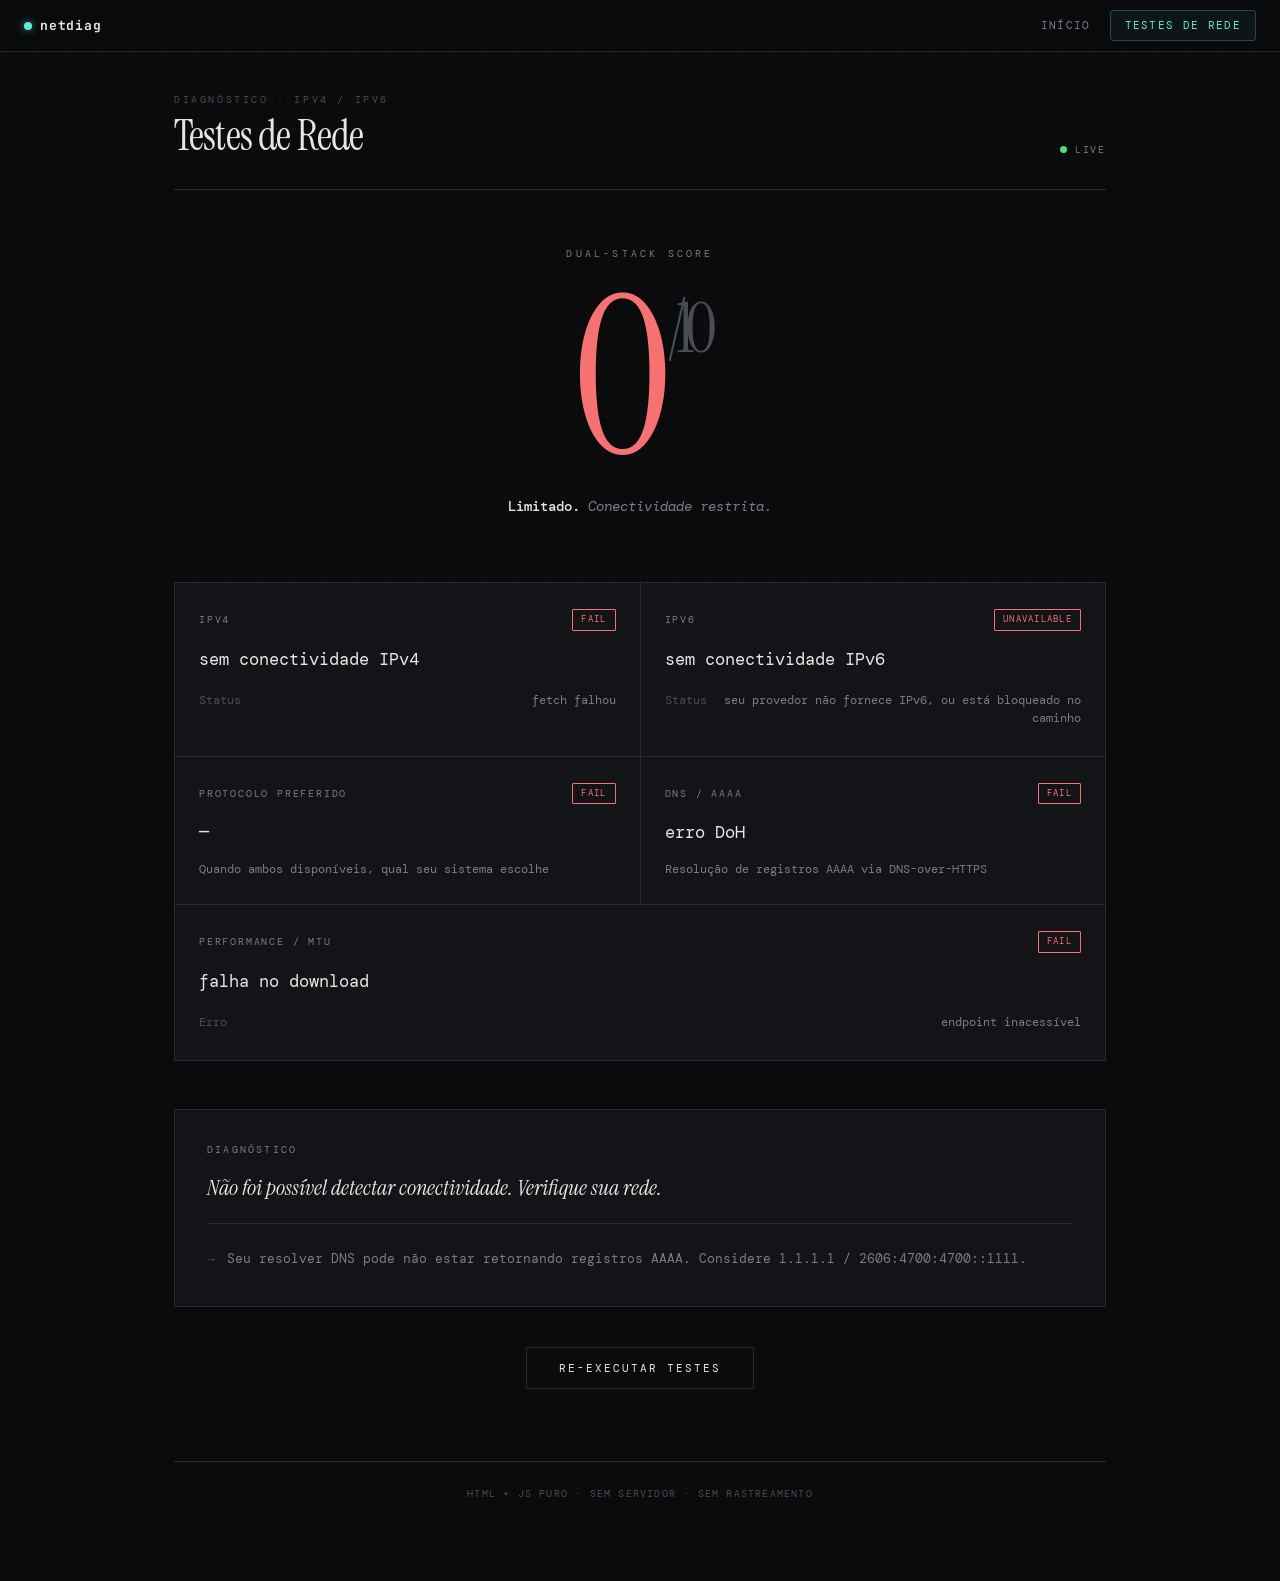
==== network-tests.html @ 3866aabf "feat: add network diagnostic tests page with IPv4, IPv6, DNS, and MTU performance checks" ====
<!DOCTYPE html>
<html lang="pt-BR">
<head>
<meta charset="UTF-8">
<meta name="viewport" content="width=device-width, initial-scale=1.0">
<title>netdiag · testes de rede</title>
<meta name="description" content="Teste completo de conectividade IPv4, IPv6, DNS e performance.">
<meta property="og:title" content="netdiag · testes de rede">
<meta property="og:description" content="Diagnóstico dual-stack: IPv4, IPv6, DNS/AAAA, protocolo preferido e performance MTU.">
<meta property="og:type" content="website">
<meta name="theme-color" content="#0a0b0d">
<link rel="icon" type="image/svg+xml" href="favicon.svg">
<link rel="preconnect" href="https://fonts.googleapis.com">
<link rel="preconnect" href="https://fonts.gstatic.com" crossorigin>
<link href="https://fonts.googleapis.com/css2?family=DM+Mono:wght@300;400;500&family=Instrument+Serif:ital@0;1&family=JetBrains+Mono:wght@400;500;700&display=swap" rel="stylesheet">
<style>
  *, *::before, *::after { margin: 0; padding: 0; box-sizing: border-box; }

  :root {
    --bg:        #0a0b0d;
    --surface:   #121418;
    --surface-2: #181b21;
    --border:    #262a31;
    --text:      #e8e6e3;
    --text-dim:  #7a7d83;
    --text-muted:#4a4d53;
    --accent:    #5eead4;
    --accent-dim:#2db8a0;
    --v6:        #5eead4;
    --v4:        #fbbf24;
    --good:      #4ade80;
    --warn:      #fb923c;
    --bad:       #f87171;
  }

  html { color-scheme: dark; }

  body {
    font-family: 'DM Mono', ui-monospace, monospace;
    background: var(--bg);
    color: var(--text);
    min-height: 100vh;
    line-height: 1.5;
    font-size: 14px;
    background-image:
      linear-gradient(rgba(255,255,255,0.012) 1px, transparent 1px),
      linear-gradient(90deg, rgba(255,255,255,0.012) 1px, transparent 1px);
    background-size: 32px 32px;
    background-attachment: fixed;
  }

  /* ── NAV ── */
  nav {
    position: sticky;
    top: 0;
    z-index: 50;
    background: rgba(10,11,13,0.85);
    backdrop-filter: blur(12px);
    -webkit-backdrop-filter: blur(12px);
    border-bottom: 1px solid var(--border);
    padding: 0 24px;
    height: 52px;
    display: flex;
    align-items: center;
    justify-content: space-between;
  }

  .nav-brand {
    font-family: 'JetBrains Mono', monospace;
    font-size: 13px;
    font-weight: 700;
    letter-spacing: 0.06em;
    color: var(--text);
    display: flex;
    align-items: center;
    gap: 8px;
    text-decoration: none;
  }

  .nav-dot {
    width: 8px; height: 8px;
    border-radius: 50%;
    background: var(--accent);
    box-shadow: 0 0 8px rgba(94,234,212,0.6);
    animation: pulse 2s ease-in-out infinite;
  }

  @keyframes pulse {
    0%,100% { box-shadow: 0 0 0 0 rgba(94,234,212,0.55); }
    50%      { box-shadow: 0 0 0 6px rgba(94,234,212,0); }
  }

  .nav-links { display: flex; gap: 4px; list-style: none; }

  .nav-links a {
    display: block;
    padding: 6px 14px;
    font-size: 11px;
    letter-spacing: 0.12em;
    text-transform: uppercase;
    color: var(--text-dim);
    text-decoration: none;
    border-radius: 4px;
    transition: all 0.15s ease;
    border: 1px solid transparent;
  }

  .nav-links a:hover,
  .nav-links a.active {
    color: var(--accent);
    border-color: rgba(94,234,212,0.25);
    background: rgba(94,234,212,0.05);
  }

  /* ── CONTENT ── */
  main {
    max-width: 980px;
    margin: 0 auto;
    padding: 40px 24px 80px;
  }

  /* page header */
  .page-header {
    display: flex;
    justify-content: space-between;
    align-items: flex-end;
    padding-bottom: 32px;
    border-bottom: 1px solid var(--border);
    margin-bottom: 56px;
    gap: 24px;
    flex-wrap: wrap;
  }

  .page-title-block {}

  .page-tag {
    font-size: 10px;
    letter-spacing: 0.26em;
    text-transform: uppercase;
    color: var(--text-muted);
    margin-bottom: 8px;
  }

  .page-title {
    font-family: 'Instrument Serif', serif;
    font-size: clamp(28px, 5vw, 42px);
    font-weight: 400;
    letter-spacing: -0.02em;
    color: var(--text);
    line-height: 1;
  }

  .live {
    display: flex; align-items: center; gap: 8px;
    font-size: 10px;
    color: var(--text-dim);
    text-transform: uppercase;
    letter-spacing: 0.18em;
    flex-shrink: 0;
  }

  .live-dot {
    width: 7px; height: 7px; border-radius: 50%;
    background: var(--good);
    animation: livepulse 2s ease-in-out infinite;
  }

  @keyframes livepulse {
    0%,100% { box-shadow: 0 0 0 0 rgba(74,222,128,0.55); }
    50%      { box-shadow: 0 0 0 7px rgba(74,222,128,0); }
  }

  /* ── SCORE ── */
  .hero {
    text-align: center;
    margin-bottom: 64px;
  }

  .hero-label {
    font-size: 10px;
    letter-spacing: 0.32em;
    color: var(--text-dim);
    text-transform: uppercase;
    margin-bottom: 24px;
  }

  .score {
    font-family: 'Instrument Serif', serif;
    font-size: clamp(110px, 24vw, 220px);
    font-weight: 400;
    line-height: 0.85;
    letter-spacing: -0.04em;
    margin-bottom: 24px;
    transition: color 0.6s ease;
    color: var(--text-muted);
  }

  .score .denom {
    color: var(--text-muted);
    font-size: 0.32em;
    margin-left: 0.05em;
    vertical-align: top;
    position: relative;
    top: 0.2em;
  }

  .score.good    { color: var(--v6); }
  .score.partial { color: var(--v4); }
  .score.bad     { color: var(--bad); }

  .verdict {
    font-size: 14px;
    color: var(--text-dim);
    max-width: 540px;
    margin: 0 auto;
    min-height: 22px;
    font-style: italic;
  }

  .verdict strong { color: var(--text); font-weight: 500; font-style: normal; }

  /* ── TESTS GRID ── */
  .tests {
    display: grid;
    grid-template-columns: 1fr 1fr;
    gap: 1px;
    background: var(--border);
    border: 1px solid var(--border);
    margin-bottom: 48px;
  }

  @media (max-width: 640px) {
    .tests { grid-template-columns: 1fr; }
  }

  .test {
    background: var(--surface);
    padding: 26px 24px;
    transition: background 0.25s ease;
  }

  .test:hover { background: var(--surface-2); }
  .test.full  { grid-column: 1 / -1; }

  .test-head {
    display: flex; justify-content: space-between; align-items: center;
    margin-bottom: 16px;
  }

  .test-title {
    font-size: 10px;
    text-transform: uppercase;
    letter-spacing: 0.18em;
    color: var(--text-dim);
    font-weight: 400;
  }

  .badge {
    font-size: 9px;
    letter-spacing: 0.14em;
    text-transform: uppercase;
    padding: 3px 8px;
    border: 1px solid currentColor;
    border-radius: 1px;
    color: var(--text-muted);
  }

  .badge.ok   { color: var(--good); }
  .badge.fail { color: var(--bad); }
  .badge.warn { color: var(--warn); }

  .test-value {
    font-size: 17px;
    font-weight: 400;
    word-break: break-all;
    margin-bottom: 14px;
    min-height: 26px;
    color: var(--text);
  }

  .test[data-id="ipv4"] .test-value.has-value { color: var(--v4); }
  .test[data-id="ipv6"] .test-value.has-value { color: var(--v6); }

  .test-meta { font-size: 12px; color: var(--text-dim); }

  .test-meta .row {
    display: flex; justify-content: space-between; gap: 16px;
    padding: 3px 0;
    border-top: 1px dashed transparent;
  }

  .test-meta .row span:first-child { color: var(--text-muted); }
  .test-meta .row span:last-child  { text-align: right; word-break: break-all; }

  /* skeleton */
  .skeleton {
    display: inline-block;
    background: linear-gradient(90deg, var(--surface-2) 0%, var(--border) 50%, var(--surface-2) 100%);
    background-size: 200% 100%;
    animation: shimmer 1.4s infinite;
    border-radius: 2px;
    color: transparent !important;
    user-select: none;
  }

  @keyframes shimmer {
    0%   { background-position: 200% 0; }
    100% { background-position: -200% 0; }
  }

  /* ── SUMMARY ── */
  .summary {
    border: 1px solid var(--border);
    padding: 32px;
    background: var(--surface);
    margin-bottom: 32px;
  }

  .summary h3 {
    font-size: 10px;
    text-transform: uppercase;
    letter-spacing: 0.22em;
    color: var(--text-dim);
    margin-bottom: 16px;
    font-weight: 400;
  }

  .summary-text {
    font-family: 'Instrument Serif', serif;
    font-size: clamp(18px, 2.4vw, 22px);
    line-height: 1.4;
    color: var(--text);
    font-style: italic;
  }

  .summary-tips {
    margin-top: 20px;
    padding-top: 20px;
    border-top: 1px solid var(--border);
    font-size: 13px;
    color: var(--text-dim);
  }

  .summary-tips ul { list-style: none; }

  .summary-tips li { padding: 5px 0; }
  .summary-tips li::before { content: '→ '; color: var(--text-muted); margin-right: 4px; }

  /* ── ACTIONS ── */
  .actions { text-align: center; margin-top: 40px; }

  .btn-rerun {
    background: transparent;
    color: var(--text);
    border: 1px solid var(--border);
    padding: 13px 32px;
    font-family: inherit;
    font-size: 11px;
    letter-spacing: 0.18em;
    text-transform: uppercase;
    cursor: pointer;
    transition: all 0.2s ease;
  }

  .btn-rerun:hover  { border-color: var(--accent); color: var(--accent); }
  .btn-rerun:disabled { opacity: 0.5; cursor: wait; }

  footer {
    margin-top: 72px;
    padding-top: 24px;
    border-top: 1px solid var(--border);
    text-align: center;
    font-size: 10px;
    color: var(--text-muted);
    letter-spacing: 0.12em;
    text-transform: uppercase;
  }

  /* ── HAMBURGER ── */
  .nav-hamburger {
    display: none;
    flex-direction: column;
    justify-content: center;
    gap: 5px;
    width: 36px;
    height: 36px;
    background: transparent;
    border: 1px solid var(--border);
    border-radius: 6px;
    cursor: pointer;
    padding: 8px;
    transition: border-color 0.2s;
  }

  .nav-hamburger:hover { border-color: var(--accent); }

  .nav-hamburger span {
    display: block;
    height: 1.5px;
    background: var(--text-dim);
    border-radius: 2px;
    transition: transform 0.25s ease, opacity 0.2s ease, background 0.2s;
  }

  .nav-hamburger.open span { background: var(--accent); }
  .nav-hamburger.open span:nth-child(1) { transform: translateY(6.5px) rotate(45deg); }
  .nav-hamburger.open span:nth-child(2) { opacity: 0; }
  .nav-hamburger.open span:nth-child(3) { transform: translateY(-6.5px) rotate(-45deg); }

  @media (max-width: 640px) {
    .nav-hamburger { display: flex; }

    .nav-links {
      display: none;
      position: absolute;
      top: 52px;
      left: 0; right: 0;
      background: rgba(10,11,13,0.97);
      border-bottom: 1px solid var(--border);
      padding: 12px 16px;
      flex-direction: column;
      gap: 4px;
      backdrop-filter: blur(12px);
      -webkit-backdrop-filter: blur(12px);
      z-index: 49;
    }

    .nav-links.open { display: flex; }

    .nav-links a {
      padding: 10px 14px;
      font-size: 12px;
    }
  }

  /* ── PAGE FADE ── */
  @keyframes pageFadeIn {
    from { opacity: 0; transform: translateY(8px); }
    to   { opacity: 1; transform: translateY(0); }
  }

  main { animation: pageFadeIn 0.35s ease both; }
</style>
</head>
<body>

<nav>
  <a class="nav-brand" href="index.html">
    <span class="nav-dot"></span>
    netdiag
  </a>
  <button class="nav-hamburger" id="navHamburger" aria-label="Menu">
    <span></span><span></span><span></span>
  </button>
  <ul class="nav-links" id="navLinks">
    <li><a href="index.html">Início</a></li>
    <li><a href="network-tests.html" class="active">Testes de Rede</a></li>
  </ul>
</nav>

<main>
  <div class="page-header">
    <div class="page-title-block">
      <div class="page-tag">Diagnóstico · IPv4 / IPv6</div>
      <div class="page-title">Testes de Rede</div>
    </div>
    <div class="live"><span class="live-dot"></span> Live</div>
  </div>

  <section class="hero">
    <div class="hero-label">DUAL-STACK SCORE</div>
    <div class="score" id="score">–<span class="denom">/10</span></div>
    <div class="verdict" id="verdict">Executando diagnósticos…</div>
  </section>

  <section class="tests">
    <article class="test" data-id="ipv4">
      <div class="test-head">
        <div class="test-title">IPv4</div>
        <div class="badge" data-badge>checking</div>
      </div>
      <div class="test-value" data-value><span class="skeleton">000.000.000.000</span></div>
      <div class="test-meta" data-meta></div>
    </article>

    <article class="test" data-id="ipv6">
      <div class="test-head">
        <div class="test-title">IPv6</div>
        <div class="badge" data-badge>checking</div>
      </div>
      <div class="test-value" data-value><span class="skeleton">::ffff:0000:0000</span></div>
      <div class="test-meta" data-meta></div>
    </article>

    <article class="test" data-id="preferred">
      <div class="test-head">
        <div class="test-title">Protocolo Preferido</div>
        <div class="badge" data-badge>checking</div>
      </div>
      <div class="test-value" data-value><span class="skeleton">analyzing</span></div>
      <div class="test-meta" data-meta>Quando ambos disponíveis, qual seu sistema escolhe</div>
    </article>

    <article class="test" data-id="dns">
      <div class="test-head">
        <div class="test-title">DNS / AAAA</div>
        <div class="badge" data-badge>checking</div>
      </div>
      <div class="test-value" data-value><span class="skeleton">resolving</span></div>
      <div class="test-meta" data-meta>Resolução de registros AAAA via DNS-over-HTTPS</div>
    </article>

    <article class="test full" data-id="mtu">
      <div class="test-head">
        <div class="test-title">Performance / MTU</div>
        <div class="badge" data-badge>checking</div>
      </div>
      <div class="test-value" data-value><span class="skeleton">measuring throughput</span></div>
      <div class="test-meta" data-meta></div>
    </article>
  </section>

  <section class="summary">
    <h3>Diagnóstico</h3>
    <div class="summary-text" id="summary">Aguardando resultados…</div>
    <div class="summary-tips" id="tips" hidden><ul></ul></div>
  </section>

  <div class="actions">
    <button class="btn-rerun" id="rerun">Re-executar testes</button>
  </div>

  <footer>HTML + JS puro · sem servidor · sem rastreamento</footer>
</main>

<script>
  const $ = q => document.querySelector(q);

  const setBadge = (el, kind, text) => {
    const b = el.querySelector('[data-badge]');
    b.className = 'badge ' + kind;
    b.textContent = text;
  };

  const setVal = (el, html, isReal) => {
    const v = el.querySelector('[data-value]');
    v.innerHTML = html;
    v.classList.toggle('has-value', !!isReal);
  };

  const setMeta = (el, html) => { el.querySelector('[data-meta]').innerHTML = html; };
  const card = id => document.querySelector(`.test[data-id="${id}"]`);

  const withTimeout = (p, ms = 8000) => Promise.race([
    p,
    new Promise((_, rej) => setTimeout(() => rej(new Error('timeout')), ms))
  ]);

  async function testV4() {
    const el = card('ipv4');
    const t0 = performance.now();
    try {
      const r = await withTimeout(fetch('https://api4.ipify.org?format=json').then(r => r.json()));
      const ms = Math.round(performance.now() - t0);
      const ip = r.ip;
      let extra = '';
      try {
        const info = await withTimeout(fetch(`https://ipapi.co/${ip}/json/`).then(r => r.json()), 5000);
        if (info && !info.error) {
          extra =
            `<div class="row"><span>ISP</span><span>${info.org || info.asn || '—'}</span></div>` +
            `<div class="row"><span>Local</span><span>${[info.city, info.country_name].filter(Boolean).join(', ') || '—'}</span></div>`;
        }
      } catch {}
      setVal(el, ip, true);
      setMeta(el, extra + `<div class="row"><span>Latência</span><span>${ms} ms</span></div>`);
      setBadge(el, 'ok', 'ok');
      return { ok: true, ip };
    } catch {
      setVal(el, 'sem conectividade IPv4', false);
      setMeta(el, '<div class="row"><span>Status</span><span>fetch falhou</span></div>');
      setBadge(el, 'fail', 'fail');
      return { ok: false };
    }
  }

  async function testV6() {
    const el = card('ipv6');
    const t0 = performance.now();
    try {
      const r = await withTimeout(fetch('https://api6.ipify.org?format=json').then(r => r.json()));
      const ms = Math.round(performance.now() - t0);
      const ip = r.ip;
      let extra = '';
      try {
        const info = await withTimeout(fetch(`https://ipapi.co/${ip}/json/`).then(r => r.json()), 5000);
        if (info && !info.error) {
          extra =
            `<div class="row"><span>ISP</span><span>${info.org || info.asn || '—'}</span></div>` +
            `<div class="row"><span>Local</span><span>${[info.city, info.country_name].filter(Boolean).join(', ') || '—'}</span></div>`;
        }
      } catch {}
      setVal(el, ip, true);
      setMeta(el, extra + `<div class="row"><span>Latência</span><span>${ms} ms</span></div>`);
      setBadge(el, 'ok', 'ok');
      return { ok: true, ip };
    } catch {
      setVal(el, 'sem conectividade IPv6', false);
      setMeta(el, '<div class="row"><span>Status</span><span>seu provedor não fornece IPv6, ou está bloqueado no caminho</span></div>');
      setBadge(el, 'fail', 'unavailable');
      return { ok: false };
    }
  }

  async function testPreferred() {
    const el = card('preferred');
    try {
      const r = await withTimeout(fetch('https://api64.ipify.org?format=json').then(r => r.json()));
      const proto = r.ip.includes(':') ? 'IPv6' : 'IPv4';
      setVal(el, proto, true);
      setMeta(el,
        `<div class="row"><span>Resolvido para</span><span>${r.ip}</span></div>` +
        `<div class="row"><span>Significado</span><span>${proto === 'IPv6'
          ? 'seu sistema usa IPv6 quando ambos existem ✓'
          : 'seu sistema preferiu IPv4'}</span></div>`
      );
      setBadge(el, proto === 'IPv6' ? 'ok' : 'warn', proto.toLowerCase());
      return { ok: true, proto };
    } catch {
      setVal(el, '—', false);
      setBadge(el, 'fail', 'fail');
      return { ok: false };
    }
  }

  async function testDNS() {
    const el = card('dns');
    try {
      const res = await withTimeout(fetch('https://cloudflare-dns.com/dns-query?name=ipv6.google.com&type=AAAA', {
        headers: { 'Accept': 'application/dns-json' }
      }).then(r => r.json()));
      const aaaa = (res.Answer || []).filter(a => a.type === 28);
      const ok = aaaa.length > 0;
      setVal(el, ok ? 'AAAA resolvido' : 'sem registros AAAA', ok);
      setMeta(el,
        `<div class="row"><span>Query</span><span>ipv6.google.com (AAAA)</span></div>` +
        `<div class="row"><span>Resposta</span><span>${aaaa.map(a => a.data).join(', ') || 'nenhuma'}</span></div>` +
        `<div class="row"><span>Resolver</span><span>1.1.1.1 via DoH</span></div>`
      );
      setBadge(el, ok ? 'ok' : 'fail', ok ? 'ok' : 'no aaaa');
      return { ok };
    } catch {
      setVal(el, 'erro DoH', false);
      setBadge(el, 'fail', 'fail');
      return { ok: false };
    }
  }

  async function testMTU() {
    const el = card('mtu');
    try {
      const t0 = performance.now();
      await (await fetch('https://speed.cloudflare.com/__down?bytes=131072', { cache: 'no-store' })).arrayBuffer();
      const ms128 = Math.round(performance.now() - t0);

      const t1 = performance.now();
      await (await fetch('https://speed.cloudflare.com/__down?bytes=1048576', { cache: 'no-store' })).arrayBuffer();
      const ms1m = Math.round(performance.now() - t1);

      const mbps = (1024 * 8) / (ms1m / 1000) / 1000;
      const slow = ms1m > 12000;
      const verdict = slow ? 'lento — possível problema de PMTUD' : 'transferência saudável';

      setVal(el, verdict, !slow);
      setMeta(el,
        `<div class="row"><span>128 KB</span><span>${ms128} ms</span></div>` +
        `<div class="row"><span>1 MB</span><span>${ms1m} ms · ${mbps.toFixed(2)} Mbps</span></div>` +
        `<div class="row"><span>Nota</span><span>teste real de PMTUD requer ping com flag DF; isto é uma aproximação via HTTPS</span></div>`
      );
      setBadge(el, slow ? 'warn' : 'ok', slow ? 'slow' : 'ok');
      return { ok: !slow, mbps };
    } catch {
      setVal(el, 'falha no download', false);
      setMeta(el, '<div class="row"><span>Erro</span><span>endpoint inacessível</span></div>');
      setBadge(el, 'fail', 'fail');
      return { ok: false };
    }
  }

  function calcScore(r) {
    let s = 0;
    if (r.v4) s += 3;
    if (r.v6) s += 5;
    if (r.preferred === 'IPv6') s += 2;
    return s;
  }

  function buildVerdict(r) {
    const tips = [];
    let summary;

    if (r.v4 && r.v6 && r.preferred === 'IPv6') {
      summary = 'Sua conexão é dual-stack pleno e seu sistema prefere IPv6 — você está pronto para a internet moderna.';
    } else if (r.v4 && r.v6 && r.preferred === 'IPv4') {
      summary = 'Você tem IPv4 e IPv6, mas seu sistema escolhe IPv4. Pode haver degradação no caminho IPv6.';
      tips.push('Verifique se o roteador anuncia rota IPv6 corretamente (RA / DHCPv6).');
      tips.push('Teste se ipv6.google.com carrega — se sim, o problema é seletivo.');
    } else if (r.v4 && !r.v6) {
      summary = 'Você está apenas em IPv4. Seu provedor não está fornecendo IPv6, ou ele está bloqueado/desabilitado em algum ponto.';
      tips.push('Pergunte ao seu provedor se IPv6 está disponível na sua região.');
      tips.push('Verifique a configuração IPv6 no roteador — pode estar desligada por padrão.');
    } else if (!r.v4 && r.v6) {
      summary = 'Você está em IPv6-only — raro e moderno. Apps que dependem de IPv4 só funcionam via NAT64/DNS64.';
    } else {
      summary = 'Não foi possível detectar conectividade. Verifique sua rede.';
    }

    if (!r.dns) tips.push('Seu resolver DNS pode não estar retornando registros AAAA. Considere 1.1.1.1 / 2606:4700:4700::1111.');
    return { summary, tips };
  }

  async function runAll() {
    const btn = $('#rerun');
    btn.disabled = true;
    btn.textContent = 'Executando…';

    ['ipv4','ipv6','preferred','dns','mtu'].forEach(id => {
      const el = card(id);
      setVal(el, '<span class="skeleton">measuring</span>', false);
      setBadge(el, '', 'checking');
    });

    $('#score').innerHTML = '–<span class="denom">/10</span>';
    $('#score').className = 'score';
    $('#verdict').textContent = 'Executando diagnósticos…';
    $('#summary').textContent = 'Aguardando resultados…';
    $('#tips').hidden = true;

    const [v4, v6, pref, dns] = await Promise.all([testV4(), testV6(), testPreferred(), testDNS()]);
    const mtu = await testMTU();

    const r = { v4: v4.ok, v6: v6.ok, preferred: pref.proto, dns: dns.ok, mtu: mtu.ok };
    const score = calcScore(r);

    $('#score').innerHTML = score + '<span class="denom">/10</span>';
    $('#score').className = 'score ' + (score >= 9 ? 'good' : score >= 5 ? 'partial' : 'bad');

    const { summary, tips } = buildVerdict(r);
    $('#summary').textContent = summary;

    if (tips.length) {
      $('#tips').hidden = false;
      $('#tips ul').innerHTML = tips.map(t => `<li>${t}</li>`).join('');
    }

    $('#verdict').innerHTML = score >= 9
      ? '<strong>Excelente.</strong> Conectividade dual-stack moderna.'
      : score >= 5
      ? '<strong>Parcial.</strong> Há espaço para melhorar.'
      : '<strong>Limitado.</strong> Conectividade restrita.';

    btn.disabled = false;
    btn.textContent = 'Re-executar testes';
  }

  $('#rerun').addEventListener('click', runAll);
  runAll();

  // hamburger
  const hamburger = document.getElementById('navHamburger');
  const navLinks  = document.getElementById('navLinks');
  hamburger.addEventListener('click', () => {
    hamburger.classList.toggle('open');
    navLinks.classList.toggle('open');
  });
  navLinks.querySelectorAll('a').forEach(a =>
    a.addEventListener('click', () => {
      hamburger.classList.remove('open');
      navLinks.classList.remove('open');
    })
  );
</script>
</body>
</html>
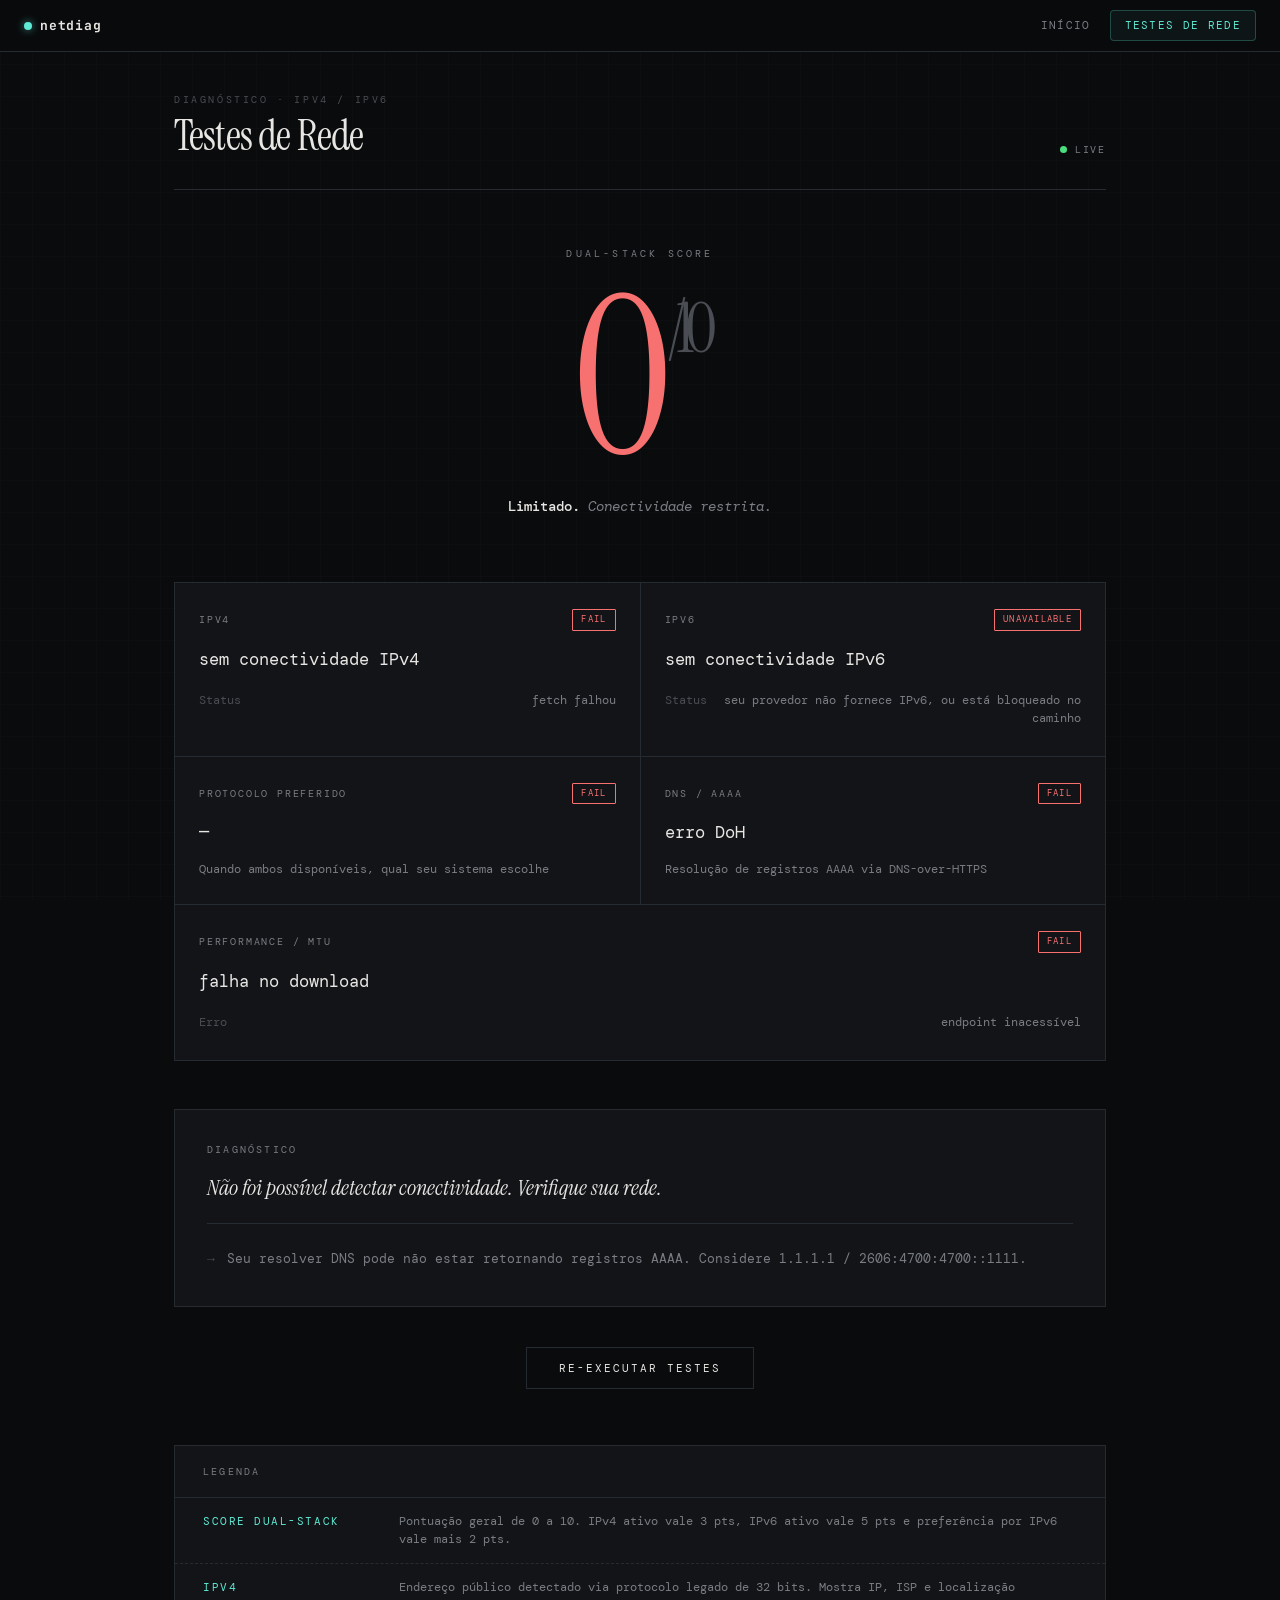
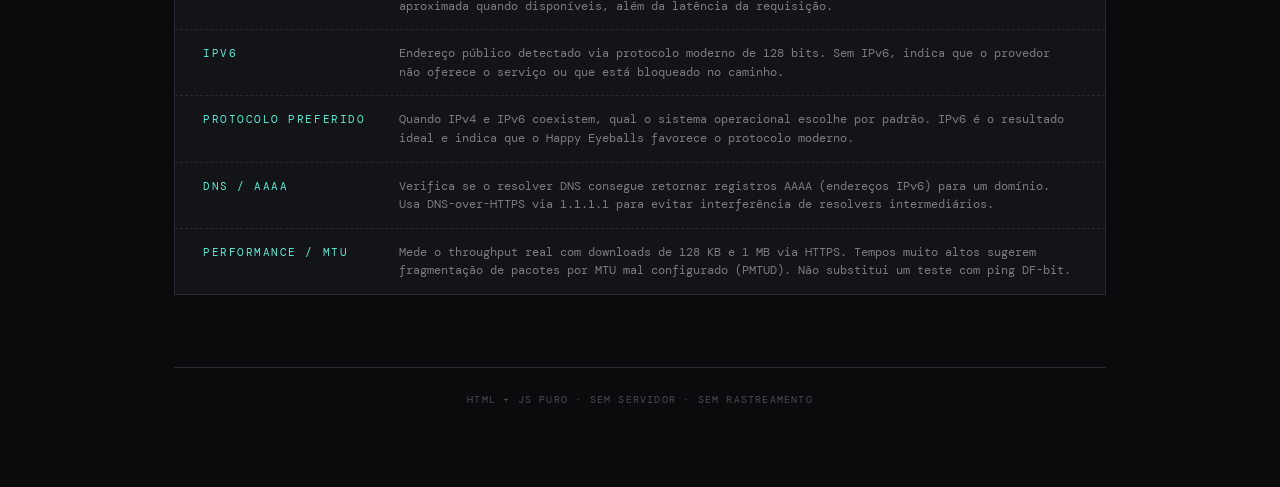
==== commit c75545a5: "Add CSS styles for main layout, network tests, and shared components; implement navigation functiona" ====
--- a/network-tests.html
+++ b/network-tests.html
@@ -13,434 +13,8 @@
 <link rel="preconnect" href="https://fonts.googleapis.com">
 <link rel="preconnect" href="https://fonts.gstatic.com" crossorigin>
 <link href="https://fonts.googleapis.com/css2?family=DM+Mono:wght@300;400;500&family=Instrument+Serif:ital@0;1&family=JetBrains+Mono:wght@400;500;700&display=swap" rel="stylesheet">
-<style>
-  *, *::before, *::after { margin: 0; padding: 0; box-sizing: border-box; }
-
-  :root {
-    --bg:        #0a0b0d;
-    --surface:   #121418;
-    --surface-2: #181b21;
-    --border:    #262a31;
-    --text:      #e8e6e3;
-    --text-dim:  #7a7d83;
-    --text-muted:#4a4d53;
-    --accent:    #5eead4;
-    --accent-dim:#2db8a0;
-    --v6:        #5eead4;
-    --v4:        #fbbf24;
-    --good:      #4ade80;
-    --warn:      #fb923c;
-    --bad:       #f87171;
-  }
-
-  html { color-scheme: dark; }
-
-  body {
-    font-family: 'DM Mono', ui-monospace, monospace;
-    background: var(--bg);
-    color: var(--text);
-    min-height: 100vh;
-    line-height: 1.5;
-    font-size: 14px;
-    background-image:
-      linear-gradient(rgba(255,255,255,0.012) 1px, transparent 1px),
-      linear-gradient(90deg, rgba(255,255,255,0.012) 1px, transparent 1px);
-    background-size: 32px 32px;
-    background-attachment: fixed;
-  }
-
-  /* ── NAV ── */
-  nav {
-    position: sticky;
-    top: 0;
-    z-index: 50;
-    background: rgba(10,11,13,0.85);
-    backdrop-filter: blur(12px);
-    -webkit-backdrop-filter: blur(12px);
-    border-bottom: 1px solid var(--border);
-    padding: 0 24px;
-    height: 52px;
-    display: flex;
-    align-items: center;
-    justify-content: space-between;
-  }
-
-  .nav-brand {
-    font-family: 'JetBrains Mono', monospace;
-    font-size: 13px;
-    font-weight: 700;
-    letter-spacing: 0.06em;
-    color: var(--text);
-    display: flex;
-    align-items: center;
-    gap: 8px;
-    text-decoration: none;
-  }
-
-  .nav-dot {
-    width: 8px; height: 8px;
-    border-radius: 50%;
-    background: var(--accent);
-    box-shadow: 0 0 8px rgba(94,234,212,0.6);
-    animation: pulse 2s ease-in-out infinite;
-  }
-
-  @keyframes pulse {
-    0%,100% { box-shadow: 0 0 0 0 rgba(94,234,212,0.55); }
-    50%      { box-shadow: 0 0 0 6px rgba(94,234,212,0); }
-  }
-
-  .nav-links { display: flex; gap: 4px; list-style: none; }
-
-  .nav-links a {
-    display: block;
-    padding: 6px 14px;
-    font-size: 11px;
-    letter-spacing: 0.12em;
-    text-transform: uppercase;
-    color: var(--text-dim);
-    text-decoration: none;
-    border-radius: 4px;
-    transition: all 0.15s ease;
-    border: 1px solid transparent;
-  }
-
-  .nav-links a:hover,
-  .nav-links a.active {
-    color: var(--accent);
-    border-color: rgba(94,234,212,0.25);
-    background: rgba(94,234,212,0.05);
-  }
-
-  /* ── CONTENT ── */
-  main {
-    max-width: 980px;
-    margin: 0 auto;
-    padding: 40px 24px 80px;
-  }
-
-  /* page header */
-  .page-header {
-    display: flex;
-    justify-content: space-between;
-    align-items: flex-end;
-    padding-bottom: 32px;
-    border-bottom: 1px solid var(--border);
-    margin-bottom: 56px;
-    gap: 24px;
-    flex-wrap: wrap;
-  }
-
-  .page-title-block {}
-
-  .page-tag {
-    font-size: 10px;
-    letter-spacing: 0.26em;
-    text-transform: uppercase;
-    color: var(--text-muted);
-    margin-bottom: 8px;
-  }
-
-  .page-title {
-    font-family: 'Instrument Serif', serif;
-    font-size: clamp(28px, 5vw, 42px);
-    font-weight: 400;
-    letter-spacing: -0.02em;
-    color: var(--text);
-    line-height: 1;
-  }
-
-  .live {
-    display: flex; align-items: center; gap: 8px;
-    font-size: 10px;
-    color: var(--text-dim);
-    text-transform: uppercase;
-    letter-spacing: 0.18em;
-    flex-shrink: 0;
-  }
-
-  .live-dot {
-    width: 7px; height: 7px; border-radius: 50%;
-    background: var(--good);
-    animation: livepulse 2s ease-in-out infinite;
-  }
-
-  @keyframes livepulse {
-    0%,100% { box-shadow: 0 0 0 0 rgba(74,222,128,0.55); }
-    50%      { box-shadow: 0 0 0 7px rgba(74,222,128,0); }
-  }
-
-  /* ── SCORE ── */
-  .hero {
-    text-align: center;
-    margin-bottom: 64px;
-  }
-
-  .hero-label {
-    font-size: 10px;
-    letter-spacing: 0.32em;
-    color: var(--text-dim);
-    text-transform: uppercase;
-    margin-bottom: 24px;
-  }
-
-  .score {
-    font-family: 'Instrument Serif', serif;
-    font-size: clamp(110px, 24vw, 220px);
-    font-weight: 400;
-    line-height: 0.85;
-    letter-spacing: -0.04em;
-    margin-bottom: 24px;
-    transition: color 0.6s ease;
-    color: var(--text-muted);
-  }
-
-  .score .denom {
-    color: var(--text-muted);
-    font-size: 0.32em;
-    margin-left: 0.05em;
-    vertical-align: top;
-    position: relative;
-    top: 0.2em;
-  }
-
-  .score.good    { color: var(--v6); }
-  .score.partial { color: var(--v4); }
-  .score.bad     { color: var(--bad); }
-
-  .verdict {
-    font-size: 14px;
-    color: var(--text-dim);
-    max-width: 540px;
-    margin: 0 auto;
-    min-height: 22px;
-    font-style: italic;
-  }
-
-  .verdict strong { color: var(--text); font-weight: 500; font-style: normal; }
-
-  /* ── TESTS GRID ── */
-  .tests {
-    display: grid;
-    grid-template-columns: 1fr 1fr;
-    gap: 1px;
-    background: var(--border);
-    border: 1px solid var(--border);
-    margin-bottom: 48px;
-  }
-
-  @media (max-width: 640px) {
-    .tests { grid-template-columns: 1fr; }
-  }
-
-  .test {
-    background: var(--surface);
-    padding: 26px 24px;
-    transition: background 0.25s ease;
-  }
-
-  .test:hover { background: var(--surface-2); }
-  .test.full  { grid-column: 1 / -1; }
-
-  .test-head {
-    display: flex; justify-content: space-between; align-items: center;
-    margin-bottom: 16px;
-  }
-
-  .test-title {
-    font-size: 10px;
-    text-transform: uppercase;
-    letter-spacing: 0.18em;
-    color: var(--text-dim);
-    font-weight: 400;
-  }
-
-  .badge {
-    font-size: 9px;
-    letter-spacing: 0.14em;
-    text-transform: uppercase;
-    padding: 3px 8px;
-    border: 1px solid currentColor;
-    border-radius: 1px;
-    color: var(--text-muted);
-  }
-
-  .badge.ok   { color: var(--good); }
-  .badge.fail { color: var(--bad); }
-  .badge.warn { color: var(--warn); }
-
-  .test-value {
-    font-size: 17px;
-    font-weight: 400;
-    word-break: break-all;
-    margin-bottom: 14px;
-    min-height: 26px;
-    color: var(--text);
-  }
-
-  .test[data-id="ipv4"] .test-value.has-value { color: var(--v4); }
-  .test[data-id="ipv6"] .test-value.has-value { color: var(--v6); }
-
-  .test-meta { font-size: 12px; color: var(--text-dim); }
-
-  .test-meta .row {
-    display: flex; justify-content: space-between; gap: 16px;
-    padding: 3px 0;
-    border-top: 1px dashed transparent;
-  }
-
-  .test-meta .row span:first-child { color: var(--text-muted); }
-  .test-meta .row span:last-child  { text-align: right; word-break: break-all; }
-
-  /* skeleton */
-  .skeleton {
-    display: inline-block;
-    background: linear-gradient(90deg, var(--surface-2) 0%, var(--border) 50%, var(--surface-2) 100%);
-    background-size: 200% 100%;
-    animation: shimmer 1.4s infinite;
-    border-radius: 2px;
-    color: transparent !important;
-    user-select: none;
-  }
-
-  @keyframes shimmer {
-    0%   { background-position: 200% 0; }
-    100% { background-position: -200% 0; }
-  }
-
-  /* ── SUMMARY ── */
-  .summary {
-    border: 1px solid var(--border);
-    padding: 32px;
-    background: var(--surface);
-    margin-bottom: 32px;
-  }
-
-  .summary h3 {
-    font-size: 10px;
-    text-transform: uppercase;
-    letter-spacing: 0.22em;
-    color: var(--text-dim);
-    margin-bottom: 16px;
-    font-weight: 400;
-  }
-
-  .summary-text {
-    font-family: 'Instrument Serif', serif;
-    font-size: clamp(18px, 2.4vw, 22px);
-    line-height: 1.4;
-    color: var(--text);
-    font-style: italic;
-  }
-
-  .summary-tips {
-    margin-top: 20px;
-    padding-top: 20px;
-    border-top: 1px solid var(--border);
-    font-size: 13px;
-    color: var(--text-dim);
-  }
-
-  .summary-tips ul { list-style: none; }
-
-  .summary-tips li { padding: 5px 0; }
-  .summary-tips li::before { content: '→ '; color: var(--text-muted); margin-right: 4px; }
-
-  /* ── ACTIONS ── */
-  .actions { text-align: center; margin-top: 40px; }
-
-  .btn-rerun {
-    background: transparent;
-    color: var(--text);
-    border: 1px solid var(--border);
-    padding: 13px 32px;
-    font-family: inherit;
-    font-size: 11px;
-    letter-spacing: 0.18em;
-    text-transform: uppercase;
-    cursor: pointer;
-    transition: all 0.2s ease;
-  }
-
-  .btn-rerun:hover  { border-color: var(--accent); color: var(--accent); }
-  .btn-rerun:disabled { opacity: 0.5; cursor: wait; }
-
-  footer {
-    margin-top: 72px;
-    padding-top: 24px;
-    border-top: 1px solid var(--border);
-    text-align: center;
-    font-size: 10px;
-    color: var(--text-muted);
-    letter-spacing: 0.12em;
-    text-transform: uppercase;
-  }
-
-  /* ── HAMBURGER ── */
-  .nav-hamburger {
-    display: none;
-    flex-direction: column;
-    justify-content: center;
-    gap: 5px;
-    width: 36px;
-    height: 36px;
-    background: transparent;
-    border: 1px solid var(--border);
-    border-radius: 6px;
-    cursor: pointer;
-    padding: 8px;
-    transition: border-color 0.2s;
-  }
-
-  .nav-hamburger:hover { border-color: var(--accent); }
-
-  .nav-hamburger span {
-    display: block;
-    height: 1.5px;
-    background: var(--text-dim);
-    border-radius: 2px;
-    transition: transform 0.25s ease, opacity 0.2s ease, background 0.2s;
-  }
-
-  .nav-hamburger.open span { background: var(--accent); }
-  .nav-hamburger.open span:nth-child(1) { transform: translateY(6.5px) rotate(45deg); }
-  .nav-hamburger.open span:nth-child(2) { opacity: 0; }
-  .nav-hamburger.open span:nth-child(3) { transform: translateY(-6.5px) rotate(-45deg); }
-
-  @media (max-width: 640px) {
-    .nav-hamburger { display: flex; }
-
-    .nav-links {
-      display: none;
-      position: absolute;
-      top: 52px;
-      left: 0; right: 0;
-      background: rgba(10,11,13,0.97);
-      border-bottom: 1px solid var(--border);
-      padding: 12px 16px;
-      flex-direction: column;
-      gap: 4px;
-      backdrop-filter: blur(12px);
-      -webkit-backdrop-filter: blur(12px);
-      z-index: 49;
-    }
-
-    .nav-links.open { display: flex; }
-
-    .nav-links a {
-      padding: 10px 14px;
-      font-size: 12px;
-    }
-  }
-
-  /* ── PAGE FADE ── */
-  @keyframes pageFadeIn {
-    from { opacity: 0; transform: translateY(8px); }
-    to   { opacity: 1; transform: translateY(0); }
-  }
-
-  main { animation: pageFadeIn 0.35s ease both; }
-</style>
+<link rel="stylesheet" href="css/shared.css">
+<link rel="stylesheet" href="css/network-tests.css">
 </head>
 <body>
 
@@ -530,255 +104,40 @@
     <button class="btn-rerun" id="rerun">Re-executar testes</button>
   </div>
 
+  <section class="legend" aria-label="Legenda dos testes">
+    <div class="legend-header">Legenda</div>
+    <ul class="legend-list">
+      <li class="legend-item">
+        <span class="legend-term">Score dual-stack</span>
+        <span class="legend-desc">Pontuação geral de 0 a 10. IPv4 ativo vale 3 pts, IPv6 ativo vale 5 pts e preferência por IPv6 vale mais 2 pts.</span>
+      </li>
+      <li class="legend-item">
+        <span class="legend-term">IPv4</span>
+        <span class="legend-desc">Endereço público detectado via protocolo legado de 32 bits. Mostra IP, ISP e localização aproximada quando disponíveis, além da latência da requisição.</span>
+      </li>
+      <li class="legend-item">
+        <span class="legend-term">IPv6</span>
+        <span class="legend-desc">Endereço público detectado via protocolo moderno de 128 bits. Sem IPv6, indica que o provedor não oferece o serviço ou que está bloqueado no caminho.</span>
+      </li>
+      <li class="legend-item">
+        <span class="legend-term">Protocolo preferido</span>
+        <span class="legend-desc">Quando IPv4 e IPv6 coexistem, qual o sistema operacional escolhe por padrão. IPv6 é o resultado ideal e indica que o Happy Eyeballs favorece o protocolo moderno.</span>
+      </li>
+      <li class="legend-item">
+        <span class="legend-term">DNS / AAAA</span>
+        <span class="legend-desc">Verifica se o resolver DNS consegue retornar registros AAAA (endereços IPv6) para um domínio. Usa DNS-over-HTTPS via 1.1.1.1 para evitar interferência de resolvers intermediários.</span>
+      </li>
+      <li class="legend-item">
+        <span class="legend-term">Performance / MTU</span>
+        <span class="legend-desc">Mede o throughput real com downloads de 128 KB e 1 MB via HTTPS. Tempos muito altos sugerem fragmentação de pacotes por MTU mal configurado (PMTUD). Não substitui um teste com ping DF-bit.</span>
+      </li>
+    </ul>
+  </section>
+
   <footer>HTML + JS puro · sem servidor · sem rastreamento</footer>
 </main>
 
-<script>
-  const $ = q => document.querySelector(q);
-
-  const setBadge = (el, kind, text) => {
-    const b = el.querySelector('[data-badge]');
-    b.className = 'badge ' + kind;
-    b.textContent = text;
-  };
-
-  const setVal = (el, html, isReal) => {
-    const v = el.querySelector('[data-value]');
-    v.innerHTML = html;
-    v.classList.toggle('has-value', !!isReal);
-  };
-
-  const setMeta = (el, html) => { el.querySelector('[data-meta]').innerHTML = html; };
-  const card = id => document.querySelector(`.test[data-id="${id}"]`);
-
-  const withTimeout = (p, ms = 8000) => Promise.race([
-    p,
-    new Promise((_, rej) => setTimeout(() => rej(new Error('timeout')), ms))
-  ]);
-
-  async function testV4() {
-    const el = card('ipv4');
-    const t0 = performance.now();
-    try {
-      const r = await withTimeout(fetch('https://api4.ipify.org?format=json').then(r => r.json()));
-      const ms = Math.round(performance.now() - t0);
-      const ip = r.ip;
-      let extra = '';
-      try {
-        const info = await withTimeout(fetch(`https://ipapi.co/${ip}/json/`).then(r => r.json()), 5000);
-        if (info && !info.error) {
-          extra =
-            `<div class="row"><span>ISP</span><span>${info.org || info.asn || '—'}</span></div>` +
-            `<div class="row"><span>Local</span><span>${[info.city, info.country_name].filter(Boolean).join(', ') || '—'}</span></div>`;
-        }
-      } catch {}
-      setVal(el, ip, true);
-      setMeta(el, extra + `<div class="row"><span>Latência</span><span>${ms} ms</span></div>`);
-      setBadge(el, 'ok', 'ok');
-      return { ok: true, ip };
-    } catch {
-      setVal(el, 'sem conectividade IPv4', false);
-      setMeta(el, '<div class="row"><span>Status</span><span>fetch falhou</span></div>');
-      setBadge(el, 'fail', 'fail');
-      return { ok: false };
-    }
-  }
-
-  async function testV6() {
-    const el = card('ipv6');
-    const t0 = performance.now();
-    try {
-      const r = await withTimeout(fetch('https://api6.ipify.org?format=json').then(r => r.json()));
-      const ms = Math.round(performance.now() - t0);
-      const ip = r.ip;
-      let extra = '';
-      try {
-        const info = await withTimeout(fetch(`https://ipapi.co/${ip}/json/`).then(r => r.json()), 5000);
-        if (info && !info.error) {
-          extra =
-            `<div class="row"><span>ISP</span><span>${info.org || info.asn || '—'}</span></div>` +
-            `<div class="row"><span>Local</span><span>${[info.city, info.country_name].filter(Boolean).join(', ') || '—'}</span></div>`;
-        }
-      } catch {}
-      setVal(el, ip, true);
-      setMeta(el, extra + `<div class="row"><span>Latência</span><span>${ms} ms</span></div>`);
-      setBadge(el, 'ok', 'ok');
-      return { ok: true, ip };
-    } catch {
-      setVal(el, 'sem conectividade IPv6', false);
-      setMeta(el, '<div class="row"><span>Status</span><span>seu provedor não fornece IPv6, ou está bloqueado no caminho</span></div>');
-      setBadge(el, 'fail', 'unavailable');
-      return { ok: false };
-    }
-  }
-
-  async function testPreferred() {
-    const el = card('preferred');
-    try {
-      const r = await withTimeout(fetch('https://api64.ipify.org?format=json').then(r => r.json()));
-      const proto = r.ip.includes(':') ? 'IPv6' : 'IPv4';
-      setVal(el, proto, true);
-      setMeta(el,
-        `<div class="row"><span>Resolvido para</span><span>${r.ip}</span></div>` +
-        `<div class="row"><span>Significado</span><span>${proto === 'IPv6'
-          ? 'seu sistema usa IPv6 quando ambos existem ✓'
-          : 'seu sistema preferiu IPv4'}</span></div>`
-      );
-      setBadge(el, proto === 'IPv6' ? 'ok' : 'warn', proto.toLowerCase());
-      return { ok: true, proto };
-    } catch {
-      setVal(el, '—', false);
-      setBadge(el, 'fail', 'fail');
-      return { ok: false };
-    }
-  }
-
-  async function testDNS() {
-    const el = card('dns');
-    try {
-      const res = await withTimeout(fetch('https://cloudflare-dns.com/dns-query?name=ipv6.google.com&type=AAAA', {
-        headers: { 'Accept': 'application/dns-json' }
-      }).then(r => r.json()));
-      const aaaa = (res.Answer || []).filter(a => a.type === 28);
-      const ok = aaaa.length > 0;
-      setVal(el, ok ? 'AAAA resolvido' : 'sem registros AAAA', ok);
-      setMeta(el,
-        `<div class="row"><span>Query</span><span>ipv6.google.com (AAAA)</span></div>` +
-        `<div class="row"><span>Resposta</span><span>${aaaa.map(a => a.data).join(', ') || 'nenhuma'}</span></div>` +
-        `<div class="row"><span>Resolver</span><span>1.1.1.1 via DoH</span></div>`
-      );
-      setBadge(el, ok ? 'ok' : 'fail', ok ? 'ok' : 'no aaaa');
-      return { ok };
-    } catch {
-      setVal(el, 'erro DoH', false);
-      setBadge(el, 'fail', 'fail');
-      return { ok: false };
-    }
-  }
-
-  async function testMTU() {
-    const el = card('mtu');
-    try {
-      const t0 = performance.now();
-      await (await fetch('https://speed.cloudflare.com/__down?bytes=131072', { cache: 'no-store' })).arrayBuffer();
-      const ms128 = Math.round(performance.now() - t0);
-
-      const t1 = performance.now();
-      await (await fetch('https://speed.cloudflare.com/__down?bytes=1048576', { cache: 'no-store' })).arrayBuffer();
-      const ms1m = Math.round(performance.now() - t1);
-
-      const mbps = (1024 * 8) / (ms1m / 1000) / 1000;
-      const slow = ms1m > 12000;
-      const verdict = slow ? 'lento — possível problema de PMTUD' : 'transferência saudável';
-
-      setVal(el, verdict, !slow);
-      setMeta(el,
-        `<div class="row"><span>128 KB</span><span>${ms128} ms</span></div>` +
-        `<div class="row"><span>1 MB</span><span>${ms1m} ms · ${mbps.toFixed(2)} Mbps</span></div>` +
-        `<div class="row"><span>Nota</span><span>teste real de PMTUD requer ping com flag DF; isto é uma aproximação via HTTPS</span></div>`
-      );
-      setBadge(el, slow ? 'warn' : 'ok', slow ? 'slow' : 'ok');
-      return { ok: !slow, mbps };
-    } catch {
-      setVal(el, 'falha no download', false);
-      setMeta(el, '<div class="row"><span>Erro</span><span>endpoint inacessível</span></div>');
-      setBadge(el, 'fail', 'fail');
-      return { ok: false };
-    }
-  }
-
-  function calcScore(r) {
-    let s = 0;
-    if (r.v4) s += 3;
-    if (r.v6) s += 5;
-    if (r.preferred === 'IPv6') s += 2;
-    return s;
-  }
-
-  function buildVerdict(r) {
-    const tips = [];
-    let summary;
-
-    if (r.v4 && r.v6 && r.preferred === 'IPv6') {
-      summary = 'Sua conexão é dual-stack pleno e seu sistema prefere IPv6 — você está pronto para a internet moderna.';
-    } else if (r.v4 && r.v6 && r.preferred === 'IPv4') {
-      summary = 'Você tem IPv4 e IPv6, mas seu sistema escolhe IPv4. Pode haver degradação no caminho IPv6.';
-      tips.push('Verifique se o roteador anuncia rota IPv6 corretamente (RA / DHCPv6).');
-      tips.push('Teste se ipv6.google.com carrega — se sim, o problema é seletivo.');
-    } else if (r.v4 && !r.v6) {
-      summary = 'Você está apenas em IPv4. Seu provedor não está fornecendo IPv6, ou ele está bloqueado/desabilitado em algum ponto.';
-      tips.push('Pergunte ao seu provedor se IPv6 está disponível na sua região.');
-      tips.push('Verifique a configuração IPv6 no roteador — pode estar desligada por padrão.');
-    } else if (!r.v4 && r.v6) {
-      summary = 'Você está em IPv6-only — raro e moderno. Apps que dependem de IPv4 só funcionam via NAT64/DNS64.';
-    } else {
-      summary = 'Não foi possível detectar conectividade. Verifique sua rede.';
-    }
-
-    if (!r.dns) tips.push('Seu resolver DNS pode não estar retornando registros AAAA. Considere 1.1.1.1 / 2606:4700:4700::1111.');
-    return { summary, tips };
-  }
-
-  async function runAll() {
-    const btn = $('#rerun');
-    btn.disabled = true;
-    btn.textContent = 'Executando…';
-
-    ['ipv4','ipv6','preferred','dns','mtu'].forEach(id => {
-      const el = card(id);
-      setVal(el, '<span class="skeleton">measuring</span>', false);
-      setBadge(el, '', 'checking');
-    });
-
-    $('#score').innerHTML = '–<span class="denom">/10</span>';
-    $('#score').className = 'score';
-    $('#verdict').textContent = 'Executando diagnósticos…';
-    $('#summary').textContent = 'Aguardando resultados…';
-    $('#tips').hidden = true;
-
-    const [v4, v6, pref, dns] = await Promise.all([testV4(), testV6(), testPreferred(), testDNS()]);
-    const mtu = await testMTU();
-
-    const r = { v4: v4.ok, v6: v6.ok, preferred: pref.proto, dns: dns.ok, mtu: mtu.ok };
-    const score = calcScore(r);
-
-    $('#score').innerHTML = score + '<span class="denom">/10</span>';
-    $('#score').className = 'score ' + (score >= 9 ? 'good' : score >= 5 ? 'partial' : 'bad');
-
-    const { summary, tips } = buildVerdict(r);
-    $('#summary').textContent = summary;
-
-    if (tips.length) {
-      $('#tips').hidden = false;
-      $('#tips ul').innerHTML = tips.map(t => `<li>${t}</li>`).join('');
-    }
-
-    $('#verdict').innerHTML = score >= 9
-      ? '<strong>Excelente.</strong> Conectividade dual-stack moderna.'
-      : score >= 5
-      ? '<strong>Parcial.</strong> Há espaço para melhorar.'
-      : '<strong>Limitado.</strong> Conectividade restrita.';
-
-    btn.disabled = false;
-    btn.textContent = 'Re-executar testes';
-  }
-
-  $('#rerun').addEventListener('click', runAll);
-  runAll();
-
-  // hamburger
-  const hamburger = document.getElementById('navHamburger');
-  const navLinks  = document.getElementById('navLinks');
-  hamburger.addEventListener('click', () => {
-    hamburger.classList.toggle('open');
-    navLinks.classList.toggle('open');
-  });
-  navLinks.querySelectorAll('a').forEach(a =>
-    a.addEventListener('click', () => {
-      hamburger.classList.remove('open');
-      navLinks.classList.remove('open');
-    })
-  );
-</script>
+<script src="js/network-tests.js"></script>
+<script src="js/nav.js"></script>
 </body>
 </html>
--- a/css/shared.css
+++ b/css/shared.css
@@ -0,0 +1,164 @@
+*, *::before, *::after { margin: 0; padding: 0; box-sizing: border-box; }
+
+:root {
+  --bg:        #0a0b0d;
+  --surface:   #121418;
+  --surface-2: #181b21;
+  --border:    #262a31;
+  --border-hi: #323840;
+  --text:      #e8e6e3;
+  --text-dim:  #7a7d83;
+  --text-muted:#4a4d53;
+  --accent:    #5eead4;
+  --accent-dim:#2db8a0;
+  --v6:        #5eead4;
+  --v4:        #fbbf24;
+  --good:      #4ade80;
+  --warn:      #fb923c;
+  --bad:       #f87171;
+}
+
+html { color-scheme: dark; scroll-behavior: smooth; }
+
+body {
+  font-family: 'DM Mono', ui-monospace, monospace;
+  background: var(--bg);
+  color: var(--text);
+  min-height: 100vh;
+  line-height: 1.5;
+  font-size: 14px;
+  background-image:
+    linear-gradient(rgba(255,255,255,0.012) 1px, transparent 1px),
+    linear-gradient(90deg, rgba(255,255,255,0.012) 1px, transparent 1px);
+  background-size: 32px 32px;
+  background-attachment: fixed;
+  overflow-x: hidden;
+}
+
+/* ── NAV ── */
+nav {
+  position: sticky;
+  top: 0;
+  z-index: 50;
+  background: rgba(10,11,13,0.85);
+  backdrop-filter: blur(12px);
+  -webkit-backdrop-filter: blur(12px);
+  border-bottom: 1px solid var(--border);
+  padding: 0 24px;
+  height: 52px;
+  display: flex;
+  align-items: center;
+  justify-content: space-between;
+}
+
+.nav-brand {
+  font-family: 'JetBrains Mono', monospace;
+  font-size: 13px;
+  font-weight: 700;
+  letter-spacing: 0.06em;
+  color: var(--text);
+  display: flex;
+  align-items: center;
+  gap: 8px;
+  text-decoration: none;
+}
+
+.nav-dot {
+  width: 8px; height: 8px;
+  border-radius: 50%;
+  background: var(--accent);
+  box-shadow: 0 0 8px rgba(94,234,212,0.6);
+  animation: pulse 2s ease-in-out infinite;
+}
+
+@keyframes pulse {
+  0%,100% { box-shadow: 0 0 0 0 rgba(94,234,212,0.55); }
+  50%      { box-shadow: 0 0 0 6px rgba(94,234,212,0); }
+}
+
+.nav-links { display: flex; gap: 4px; list-style: none; }
+
+.nav-links a {
+  display: block;
+  padding: 6px 14px;
+  font-size: 11px;
+  letter-spacing: 0.12em;
+  text-transform: uppercase;
+  color: var(--text-dim);
+  text-decoration: none;
+  border-radius: 4px;
+  transition: all 0.15s ease;
+  border: 1px solid transparent;
+}
+
+.nav-links a:hover,
+.nav-links a.active {
+  color: var(--accent);
+  border-color: rgba(94,234,212,0.25);
+  background: rgba(94,234,212,0.05);
+}
+
+/* ── HAMBURGER ── */
+.nav-hamburger {
+  display: none;
+  flex-direction: column;
+  justify-content: center;
+  gap: 5px;
+  width: 36px;
+  height: 36px;
+  background: transparent;
+  border: 1px solid var(--border);
+  border-radius: 6px;
+  cursor: pointer;
+  padding: 8px;
+  transition: border-color 0.2s;
+}
+
+.nav-hamburger:hover { border-color: var(--accent); }
+
+.nav-hamburger span {
+  display: block;
+  height: 1.5px;
+  background: var(--text-dim);
+  border-radius: 2px;
+  transition: transform 0.25s ease, opacity 0.2s ease, background 0.2s;
+}
+
+.nav-hamburger.open span { background: var(--accent); }
+.nav-hamburger.open span:nth-child(1) { transform: translateY(6.5px) rotate(45deg); }
+.nav-hamburger.open span:nth-child(2) { opacity: 0; }
+.nav-hamburger.open span:nth-child(3) { transform: translateY(-6.5px) rotate(-45deg); }
+
+@media (max-width: 640px) {
+  .nav-hamburger { display: flex; }
+
+  .nav-links {
+    display: none;
+    position: absolute;
+    top: 52px;
+    left: 0; right: 0;
+    background: rgba(10,11,13,0.97);
+    border-bottom: 1px solid var(--border);
+    padding: 12px 16px;
+    flex-direction: column;
+    gap: 4px;
+    backdrop-filter: blur(12px);
+    -webkit-backdrop-filter: blur(12px);
+    z-index: 49;
+  }
+
+  .nav-links.open { display: flex; }
+
+  .nav-links a {
+    padding: 10px 14px;
+    font-size: 12px;
+  }
+}
+
+/* ── PAGE FADE ── */
+@keyframes pageFadeIn {
+  from { opacity: 0; transform: translateY(8px); }
+  to   { opacity: 1; transform: translateY(0); }
+}
+
+main { animation: pageFadeIn 0.35s ease both; }
--- a/css/network-tests.css
+++ b/css/network-tests.css
@@ -0,0 +1,309 @@
+/* ── CONTENT ── */
+main {
+  max-width: 980px;
+  margin: 0 auto;
+  padding: 40px 24px 80px;
+}
+
+/* ── PAGE HEADER ── */
+.page-header {
+  display: flex;
+  justify-content: space-between;
+  align-items: flex-end;
+  padding-bottom: 32px;
+  border-bottom: 1px solid var(--border);
+  margin-bottom: 56px;
+  gap: 24px;
+  flex-wrap: wrap;
+}
+
+.page-tag {
+  font-size: 10px;
+  letter-spacing: 0.26em;
+  text-transform: uppercase;
+  color: var(--text-muted);
+  margin-bottom: 8px;
+}
+
+.page-title {
+  font-family: 'Instrument Serif', serif;
+  font-size: clamp(28px, 5vw, 42px);
+  font-weight: 400;
+  letter-spacing: -0.02em;
+  color: var(--text);
+  line-height: 1;
+}
+
+.live {
+  display: flex; align-items: center; gap: 8px;
+  font-size: 10px;
+  color: var(--text-dim);
+  text-transform: uppercase;
+  letter-spacing: 0.18em;
+  flex-shrink: 0;
+}
+
+.live-dot {
+  width: 7px; height: 7px; border-radius: 50%;
+  background: var(--good);
+  animation: livepulse 2s ease-in-out infinite;
+}
+
+@keyframes livepulse {
+  0%,100% { box-shadow: 0 0 0 0 rgba(74,222,128,0.55); }
+  50%      { box-shadow: 0 0 0 7px rgba(74,222,128,0); }
+}
+
+/* ── SCORE ── */
+.hero {
+  text-align: center;
+  margin-bottom: 64px;
+}
+
+.hero-label {
+  font-size: 10px;
+  letter-spacing: 0.32em;
+  color: var(--text-dim);
+  text-transform: uppercase;
+  margin-bottom: 24px;
+}
+
+.score {
+  font-family: 'Instrument Serif', serif;
+  font-size: clamp(110px, 24vw, 220px);
+  font-weight: 400;
+  line-height: 0.85;
+  letter-spacing: -0.04em;
+  margin-bottom: 24px;
+  transition: color 0.6s ease;
+  color: var(--text-muted);
+}
+
+.score .denom {
+  color: var(--text-muted);
+  font-size: 0.32em;
+  margin-left: 0.05em;
+  vertical-align: top;
+  position: relative;
+  top: 0.2em;
+}
+
+.score.good    { color: var(--v6); }
+.score.partial { color: var(--v4); }
+.score.bad     { color: var(--bad); }
+
+.verdict {
+  font-size: 14px;
+  color: var(--text-dim);
+  max-width: 540px;
+  margin: 0 auto;
+  min-height: 22px;
+  font-style: italic;
+}
+
+.verdict strong { color: var(--text); font-weight: 500; font-style: normal; }
+
+/* ── TESTS GRID ── */
+.tests {
+  display: grid;
+  grid-template-columns: 1fr 1fr;
+  gap: 1px;
+  background: var(--border);
+  border: 1px solid var(--border);
+  margin-bottom: 48px;
+}
+
+@media (max-width: 640px) {
+  .tests { grid-template-columns: 1fr; }
+}
+
+.test {
+  background: var(--surface);
+  padding: 26px 24px;
+  transition: background 0.25s ease;
+}
+
+.test:hover { background: var(--surface-2); }
+.test.full  { grid-column: 1 / -1; }
+
+.test-head {
+  display: flex; justify-content: space-between; align-items: center;
+  margin-bottom: 16px;
+}
+
+.test-title {
+  font-size: 10px;
+  text-transform: uppercase;
+  letter-spacing: 0.18em;
+  color: var(--text-dim);
+  font-weight: 400;
+}
+
+.badge {
+  font-size: 9px;
+  letter-spacing: 0.14em;
+  text-transform: uppercase;
+  padding: 3px 8px;
+  border: 1px solid currentColor;
+  border-radius: 1px;
+  color: var(--text-muted);
+}
+
+.badge.ok   { color: var(--good); }
+.badge.fail { color: var(--bad); }
+.badge.warn { color: var(--warn); }
+
+.test-value {
+  font-size: 17px;
+  font-weight: 400;
+  word-break: break-all;
+  margin-bottom: 14px;
+  min-height: 26px;
+  color: var(--text);
+}
+
+.test[data-id="ipv4"] .test-value.has-value { color: var(--v4); }
+.test[data-id="ipv6"] .test-value.has-value { color: var(--v6); }
+
+.test-meta { font-size: 12px; color: var(--text-dim); }
+
+.test-meta .row {
+  display: flex; justify-content: space-between; gap: 16px;
+  padding: 3px 0;
+  border-top: 1px dashed transparent;
+}
+
+.test-meta .row span:first-child { color: var(--text-muted); }
+.test-meta .row span:last-child  { text-align: right; word-break: break-all; }
+
+/* ── SKELETON ── */
+.skeleton {
+  display: inline-block;
+  background: linear-gradient(90deg, var(--surface-2) 0%, var(--border) 50%, var(--surface-2) 100%);
+  background-size: 200% 100%;
+  animation: shimmer 1.4s infinite;
+  border-radius: 2px;
+  color: transparent !important;
+  user-select: none;
+}
+
+@keyframes shimmer {
+  0%   { background-position: 200% 0; }
+  100% { background-position: -200% 0; }
+}
+
+/* ── SUMMARY ── */
+.summary {
+  border: 1px solid var(--border);
+  padding: 32px;
+  background: var(--surface);
+  margin-bottom: 32px;
+}
+
+.summary h3 {
+  font-size: 10px;
+  text-transform: uppercase;
+  letter-spacing: 0.22em;
+  color: var(--text-dim);
+  margin-bottom: 16px;
+  font-weight: 400;
+}
+
+.summary-text {
+  font-family: 'Instrument Serif', serif;
+  font-size: clamp(18px, 2.4vw, 22px);
+  line-height: 1.4;
+  color: var(--text);
+  font-style: italic;
+}
+
+.summary-tips {
+  margin-top: 20px;
+  padding-top: 20px;
+  border-top: 1px solid var(--border);
+  font-size: 13px;
+  color: var(--text-dim);
+}
+
+.summary-tips ul { list-style: none; }
+.summary-tips li { padding: 5px 0; }
+.summary-tips li::before { content: '→ '; color: var(--text-muted); margin-right: 4px; }
+
+/* ── ACTIONS ── */
+.actions { text-align: center; margin-top: 40px; }
+
+.btn-rerun {
+  background: transparent;
+  color: var(--text);
+  border: 1px solid var(--border);
+  padding: 13px 32px;
+  font-family: inherit;
+  font-size: 11px;
+  letter-spacing: 0.18em;
+  text-transform: uppercase;
+  cursor: pointer;
+  transition: all 0.2s ease;
+}
+
+.btn-rerun:hover    { border-color: var(--accent); color: var(--accent); }
+.btn-rerun:disabled { opacity: 0.5; cursor: wait; }
+
+/* ── LEGEND ── */
+.legend {
+  margin-top: 56px;
+  border: 1px solid var(--border);
+  background: var(--surface);
+}
+
+.legend-header {
+  padding: 18px 28px;
+  border-bottom: 1px solid var(--border);
+  font-size: 10px;
+  text-transform: uppercase;
+  letter-spacing: 0.22em;
+  color: var(--text-dim);
+  font-weight: 400;
+}
+
+.legend-list { list-style: none; }
+
+.legend-item {
+  display: grid;
+  grid-template-columns: 180px 1fr;
+  gap: 16px;
+  padding: 14px 28px;
+  border-bottom: 1px dashed var(--border);
+  align-items: baseline;
+}
+
+.legend-item:last-child { border-bottom: none; }
+
+.legend-term {
+  font-size: 11px;
+  text-transform: uppercase;
+  letter-spacing: 0.14em;
+  color: var(--accent);
+  white-space: nowrap;
+}
+
+.legend-desc {
+  font-size: 12px;
+  color: var(--text-dim);
+  line-height: 1.55;
+}
+
+@media (max-width: 640px) {
+  .legend-item { grid-template-columns: 1fr; gap: 4px; }
+}
+
+/* ── FOOTER ── */
+footer {
+  margin-top: 72px;
+  padding-top: 24px;
+  border-top: 1px solid var(--border);
+  text-align: center;
+  font-size: 10px;
+  color: var(--text-muted);
+  letter-spacing: 0.12em;
+  text-transform: uppercase;
+}
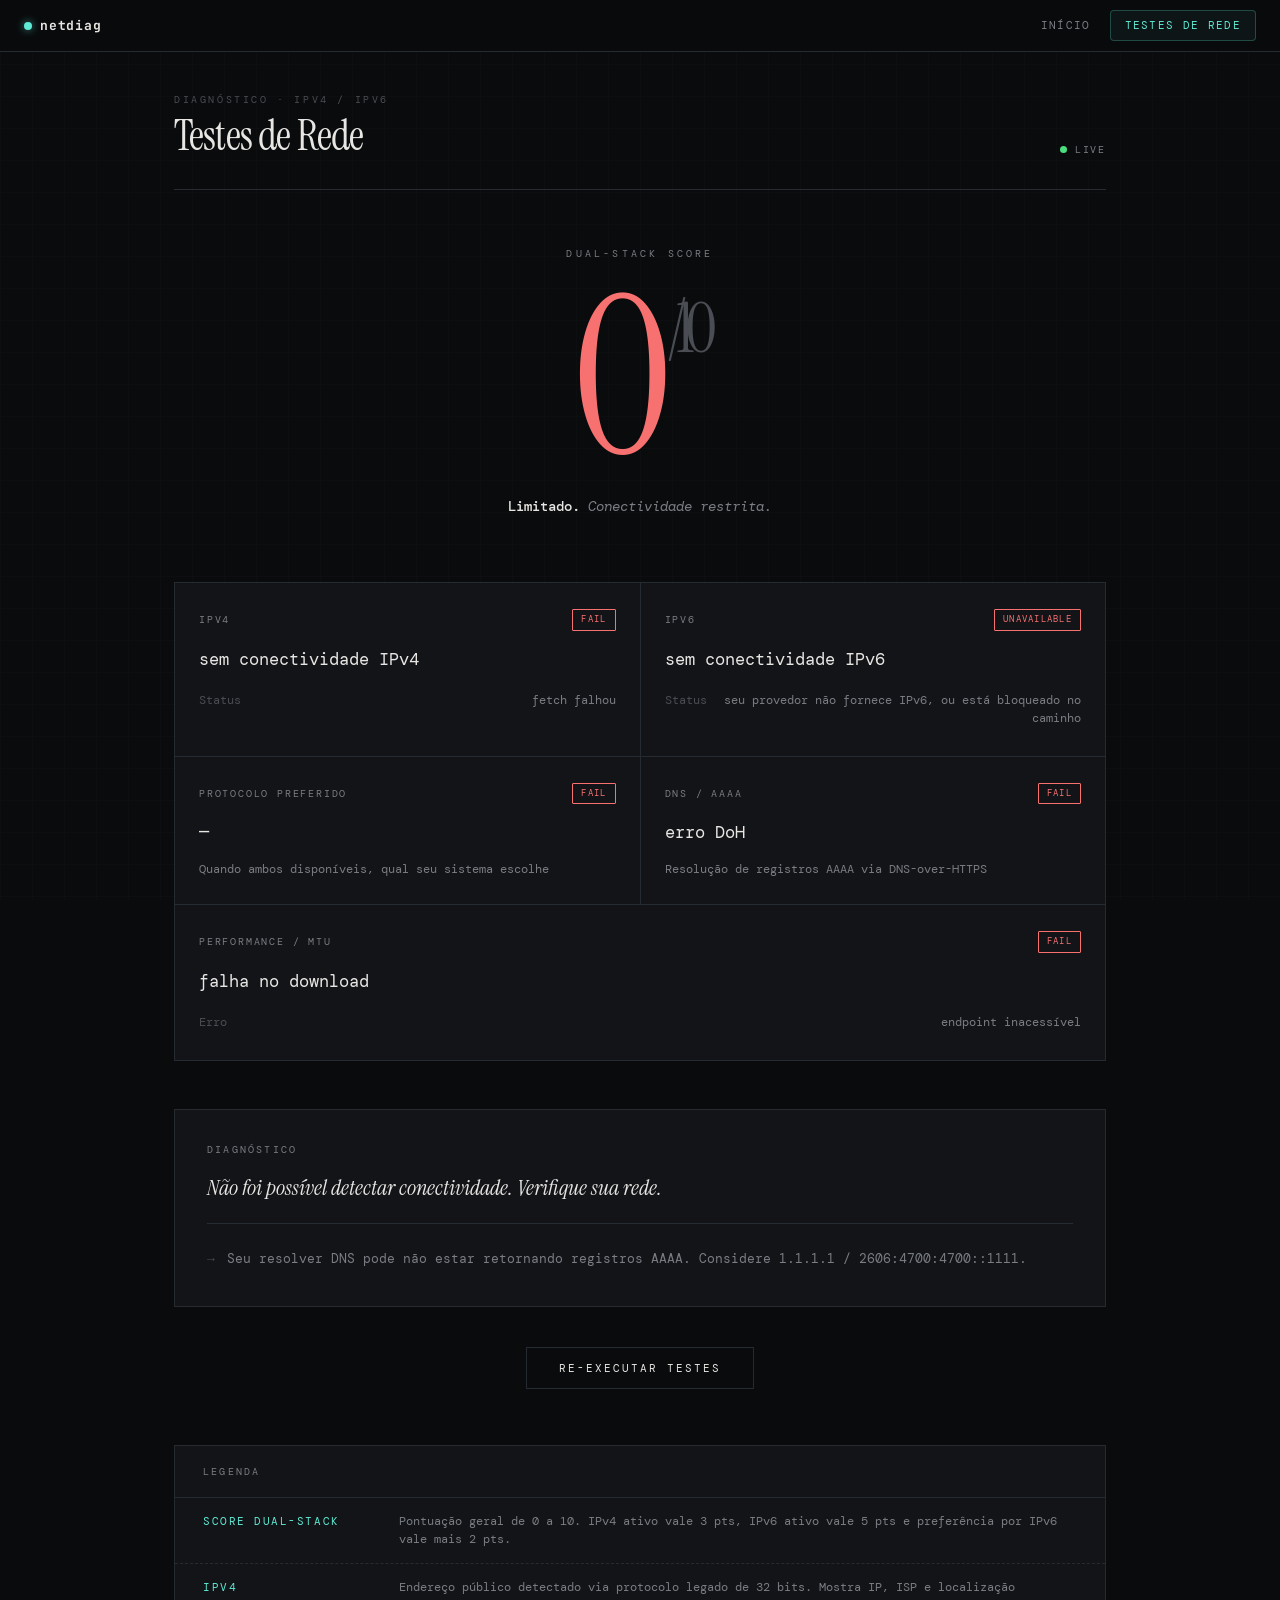
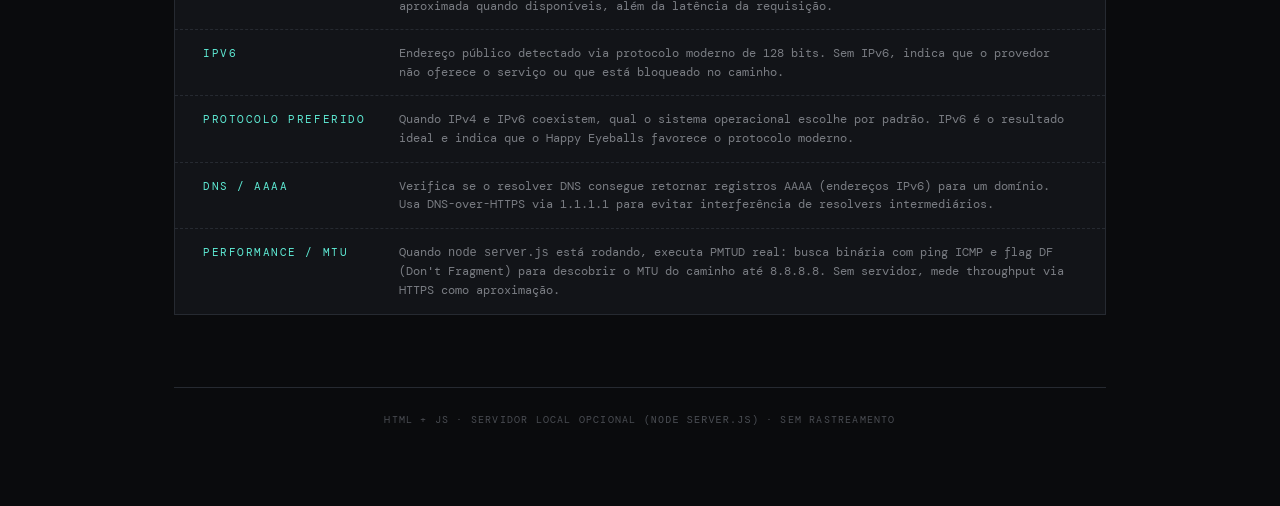
==== commit 89721911: "feat: implementar teste real de PMTUD com servidor local e ping DF" ====
--- a/network-tests.html
+++ b/network-tests.html
@@ -129,12 +129,12 @@
       </li>
       <li class="legend-item">
         <span class="legend-term">Performance / MTU</span>
-        <span class="legend-desc">Mede o throughput real com downloads de 128 KB e 1 MB via HTTPS. Tempos muito altos sugerem fragmentação de pacotes por MTU mal configurado (PMTUD). Não substitui um teste com ping DF-bit.</span>
+        <span class="legend-desc">Quando <code>node server.js</code> está rodando, executa PMTUD real: busca binária com ping ICMP e flag DF (Don't Fragment) para descobrir o MTU do caminho até 8.8.8.8. Sem servidor, mede throughput via HTTPS como aproximação.</span>
       </li>
     </ul>
   </section>
 
-  <footer>HTML + JS puro · sem servidor · sem rastreamento</footer>
+  <footer>HTML + JS · servidor local opcional (<code>node server.js</code>) · sem rastreamento</footer>
 </main>
 
 <script src="js/network-tests.js"></script>
